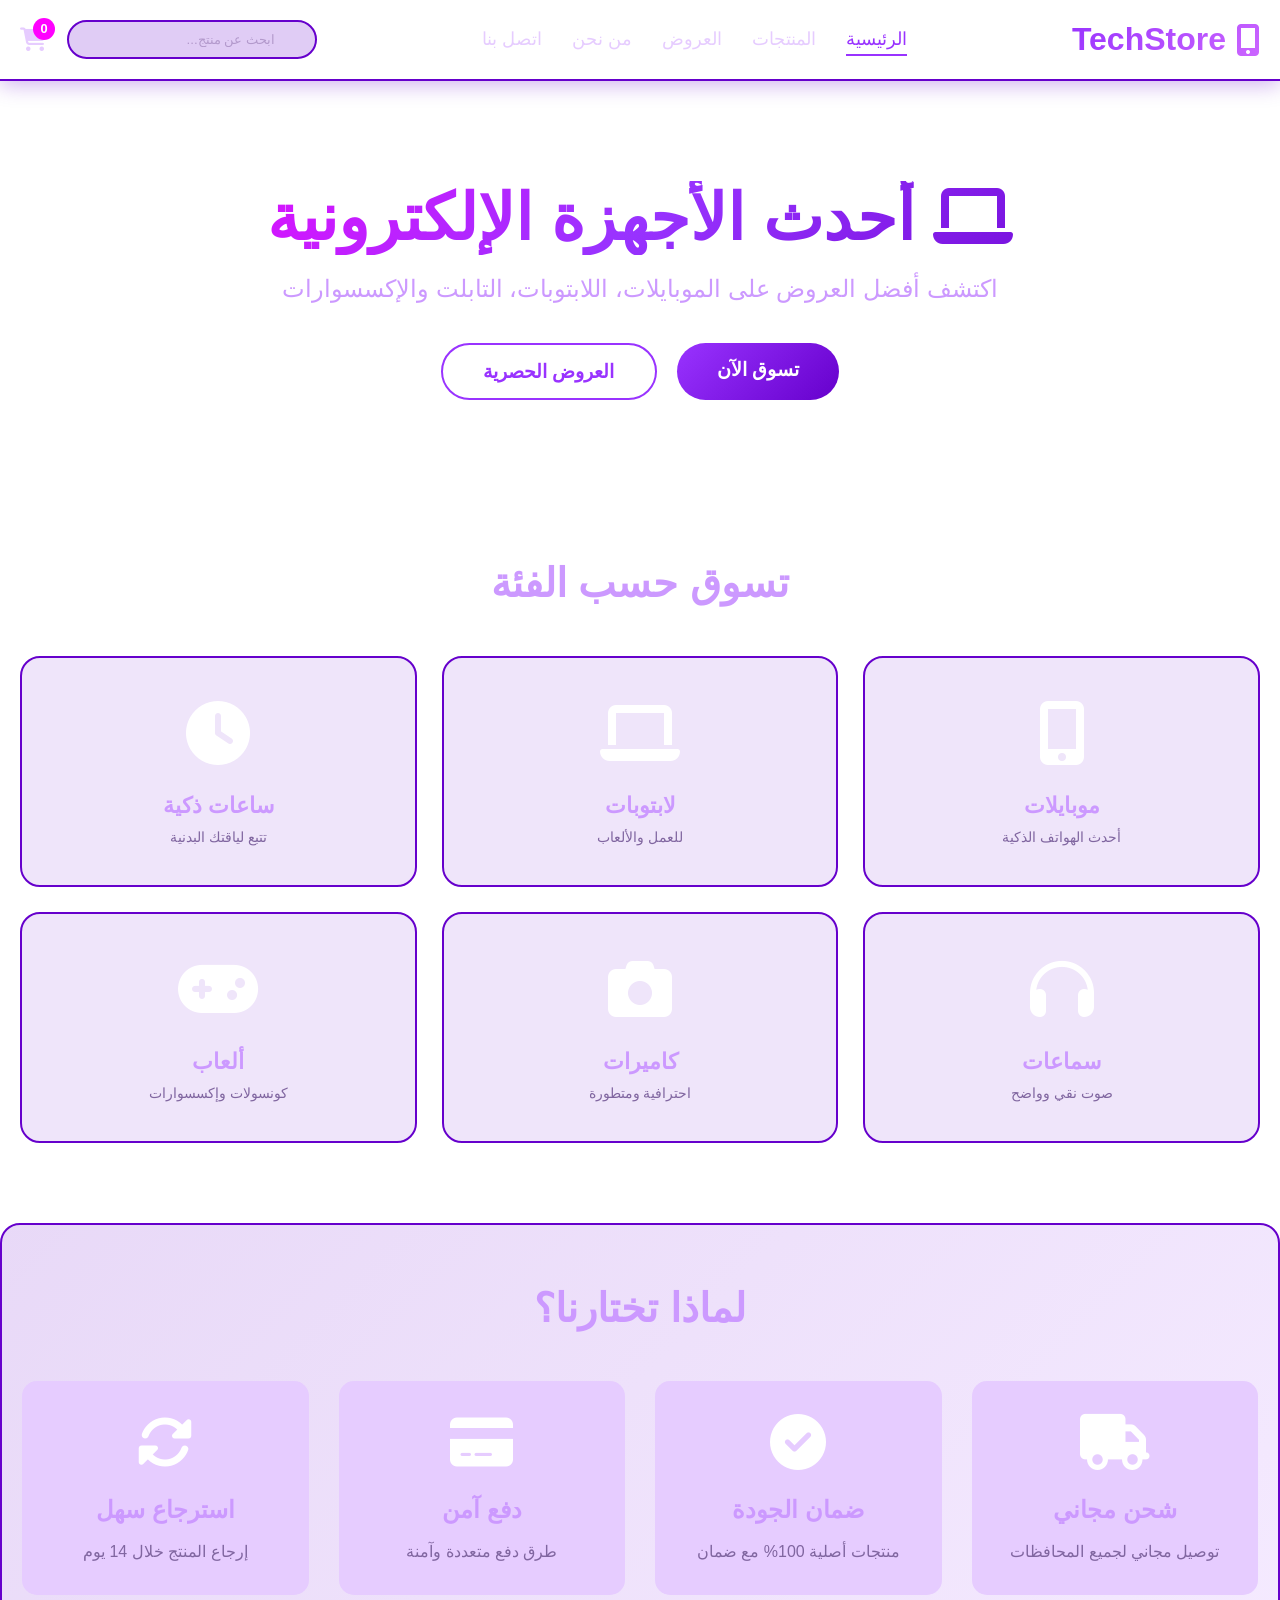
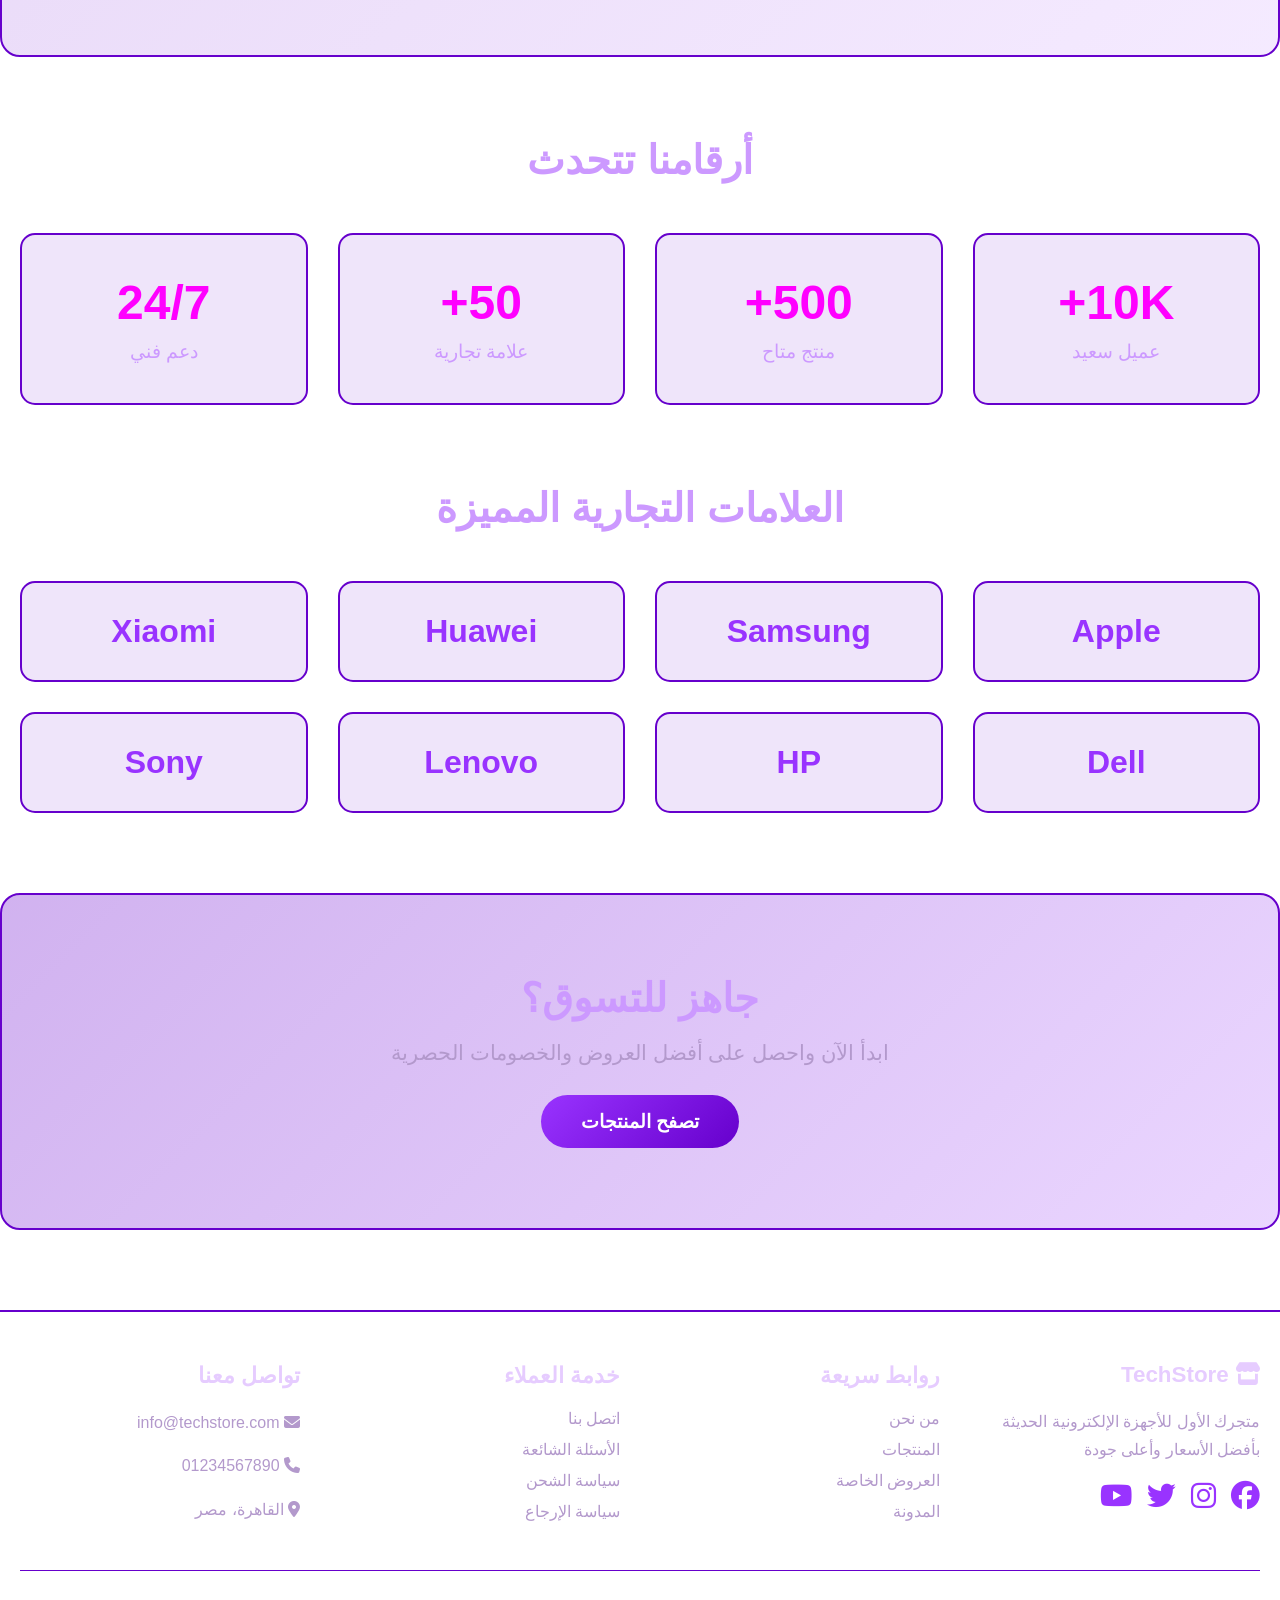
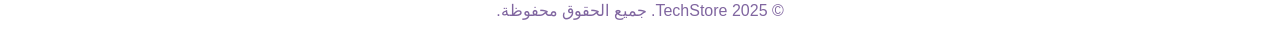
==== index.html @ 31bc0e78 "second3" ====
<!DOCTYPE html>
<html lang="ar" dir="rtl">
<head>
    <meta charset="UTF-8">
    <meta name="viewport" content="width=device-width, initial-scale=1.0">
    <title>الرئيسية - متجر الأجهزة الإلكترونية</title>
    <link rel="stylesheet" href="https://cdnjs.cloudflare.com/ajax/libs/font-awesome/6.5.1/css/all.min.css" integrity="sha512-DTOQO9RWCH3ppGqcWaEA1BIZOC6xxalwEsw9c2QQeAIftl+Vegovlnee1c9QX4TctnWMn13TZye+giMm8e2LwA==" crossorigin="anonymous" referrerpolicy="no-referrer" />
    <link rel="stylesheet" href="./css/style.css">
</head>
<body>
    <!-- Header -->
    <header class="header">
        <div class="nav-container">
            <div class="logo">
                <i class="fas fa-mobile-alt"></i>
                TechStore
            </div>
            <ul class="nav-links">
                <li><a href="index.html" class="active">الرئيسية</a></li>
                <li><a href="products.html">المنتجات</a></li>
                <li><a href="./products.html">العروض</a></li>
                <li><a href="./aboutUs.html">من نحن</a></li>
                <li><a href="./contactUs.html">اتصل بنا</a></li>
            </ul>
            <div class="nav-actions">
                <div class="search-box">
                    <input type="text" placeholder="ابحث عن منتج...">
                </div>
                <div class="cart-icon" onclick="window.location.href='cart.html'">
                    <i class="fas fa-shopping-cart"></i>
                    <span class="cart-count">0</span>
                </div>
             
            </div>
        </div>
    </header>

    <!-- Hero Section -->
    <section class="hero">
        <h1><i class="fas fa-laptop"></i> أحدث الأجهزة الإلكترونية</h1>
        <p>اكتشف أفضل العروض على الموبايلات، اللابتوبات، التابلت والإكسسوارات</p>
        <div class="hero-buttons">
            <a href="products.html" class="btn-primary">تسوق الآن</a>
            <a href="#" class="btn-secondary">العروض الحصرية</a>
        </div>
    </section>

    <!-- Categories -->
    <section class="categories">
        <h2 class="section-title">تسوق حسب الفئة</h2>
        <div class="category-grid">
            <div class="category-card" onclick="window.location.href='products.html'">
                <div class="category-icon"><i class="fas fa-mobile-alt"></i></div>
                <h3>موبايلات</h3>
                <p>أحدث الهواتف الذكية</p>
            </div>
            <div class="category-card" onclick="window.location.href='products.html'">
                <div class="category-icon"><i class="fas fa-laptop"></i></div>
                <h3>لابتوبات</h3>
                <p>للعمل والألعاب</p>
            </div>
            <div class="category-card" onclick="window.location.href='products.html'">
                <div class="category-icon"><i class="fas fa-clock"></i></div>
                <h3>ساعات ذكية</h3>
                <p>تتبع لياقتك البدنية</p>
            </div>
            <div class="category-card" onclick="window.location.href='products.html'">
                <div class="category-icon"><i class="fas fa-headphones"></i></div>
                <h3>سماعات</h3>
                <p>صوت نقي وواضح</p>
            </div>
            <div class="category-card" onclick="window.location.href='products.html'">
                <div class="category-icon"><i class="fas fa-camera"></i></div>
                <h3>كاميرات</h3>
                <p>احترافية ومتطورة</p>
            </div>
            <div class="category-card" onclick="window.location.href='products.html'">
                <div class="category-icon"><i class="fas fa-gamepad"></i></div>
                <h3>ألعاب</h3>
                <p>كونسولات وإكسسوارات</p>
            </div>
        </div>
    </section>

    <!-- Features -->
    <section class="features">
        <h2 class="section-title">لماذا تختارنا؟</h2>
        <div class="features-grid">
            <div class="feature-card">
                <div class="feature-icon"><i class="fas fa-truck"></i></div>
                <h3>شحن مجاني</h3>
                <p>توصيل مجاني لجميع المحافظات</p>
            </div>
            <div class="feature-card">
                <div class="feature-icon"><i class="fas fa-check-circle"></i></div>
                <h3>ضمان الجودة</h3>
                <p>منتجات أصلية 100% مع ضمان</p>
            </div>
            <div class="feature-card">
                <div class="feature-icon"><i class="fas fa-credit-card"></i></div>
                <h3>دفع آمن</h3>
                <p>طرق دفع متعددة وآمنة</p>
            </div>
            <div class="feature-card">
                <div class="feature-icon"><i class="fas fa-sync-alt"></i></div>
                <h3>استرجاع سهل</h3>
                <p>إرجاع المنتج خلال 14 يوم</p>
            </div>
        </div>
    </section>

    <!-- Stats -->
    <section class="stats">
        <h2 class="section-title">أرقامنا تتحدث</h2>
        <div class="stats-grid">
            <div class="stat-card">
                <h2>10K+</h2>
                <p>عميل سعيد</p>
            </div>
            <div class="stat-card">
                <h2>500+</h2>
                <p>منتج متاح</p>
            </div>
            <div class="stat-card">
                <h2>50+</h2>
                <p>علامة تجارية</p>
            </div>
            <div class="stat-card">
                <h2>24/7</h2>
                <p>دعم فني</p>
            </div>
        </div>
    </section>

    <!-- Brands -->
    <section class="brands">
        <h2 class="section-title">العلامات التجارية المميزة</h2>
        <div class="brands-grid">
            <div class="brand-card">Apple</div>
            <div class="brand-card">Samsung</div>
            <div class="brand-card">Huawei</div>
            <div class="brand-card">Xiaomi</div>
            <div class="brand-card">Dell</div>
            <div class="brand-card">HP</div>
            <div class="brand-card">Lenovo</div>
            <div class="brand-card">Sony</div>
        </div>
    </section>

    <!-- CTA -->
    <section class="cta">
        <h2>جاهز للتسوق؟</h2>
        <p>ابدأ الآن واحصل على أفضل العروض والخصومات الحصرية</p>
        <a href="products.html" class="btn-primary">تصفح المنتجات</a>
    </section>

    <!-- Footer -->
    <footer class="footer">
        <div class="footer-container">
            <div class="footer-section">
                <h3><i class="fas fa-store"></i> TechStore</h3>
                <p>متجرك الأول للأجهزة الإلكترونية الحديثة بأفضل الأسعار وأعلى جودة</p>
                <div class="social-links">
                    <a href="#"><i class="fab fa-facebook"></i></a>
                    <a href="#"><i class="fab fa-instagram"></i></a>
                    <a href="#"><i class="fab fa-twitter"></i></a>
                    <a href="#"><i class="fab fa-youtube"></i></a>
                </div>
            </div>
            <div class="footer-section">
                <h3>روابط سريعة</h3>
                <ul>
                    <li><a href="#">من نحن</a></li>
                    <li><a href="products.html">المنتجات</a></li>
                    <li><a href="#">العروض الخاصة</a></li>
                    <li><a href="#">المدونة</a></li>
                </ul>
            </div>
            <div class="footer-section">
                <h3>خدمة العملاء</h3>
                <ul>
                    <li><a href="#">اتصل بنا</a></li>
                    <li><a href="#">الأسئلة الشائعة</a></li>
                    <li><a href="#">سياسة الشحن</a></li>
                    <li><a href="#">سياسة الإرجاع</a></li>
                </ul>
            </div>
            <div class="footer-section">
                <h3>تواصل معنا</h3>
                <p><i class="fas fa-envelope"></i> info@techstore.com</p>
                <p><i class="fas fa-phone"></i> 01234567890</p>
                <p><i class="fas fa-map-marker-alt"></i> القاهرة، مصر</p>
            </div>
        </div>
        <div class="footer-bottom">
            <p>© 2025 TechStore. جميع الحقوق محفوظة.</p>
        </div>
    </footer>
</body>
</html>
---- css/style.css ----
* {
            margin: 0;
            padding: 0;
            box-sizing: border-box;
        }

        body {
            font-family: 'Segoe UI', Tahoma, Geneva, Verdana, sans-serif;
            /* background: #000000; */
            color: white;
            min-height: 100vh;
        }

        /* Header */
        .header {
            /* background: rgba(0, 0, 0, 0.95); */
            backdrop-filter: blur(10px);
            padding: 20px 0;
            position: sticky;
            top: 0;
            z-index: 1000;
            border-bottom: 2px solid #6600cc;
            box-shadow: 0 4px 20px rgba(102, 0, 204, 0.3);
        }

        .nav-container {
            max-width: 1400px;
            margin: 0 auto;
            padding: 0 20px;
            display: flex;
            justify-content: space-between;
            align-items: center;
            flex-wrap: wrap;
            gap: 20px;
        }

        .logo {
            font-size: 2rem;
            font-weight: bold;
            background: linear-gradient(135deg, #9933ff, #cc66ff);
            -webkit-background-clip: text;
            -webkit-text-fill-color: transparent;
            background-clip: text;
            display: flex;
            align-items: center;
            gap: 10px;
        }

        .nav-links {
            display: flex;
            gap: 30px;
            list-style: none;
        }

        .nav-links a {
            color: #e6ccff;
            text-decoration: none;
            font-size: 1.1rem;
            transition: all 0.3s ease;
            padding: 5px 0;
            border-bottom: 2px solid transparent;
        }

        .nav-links a:hover,
        .nav-links a.active {
            color: #9933ff;
            border-bottom-color: #9933ff;
        }

        .nav-actions {
            display: flex;
            gap: 20px;
            align-items: center;
        }

        .search-box {
            position: relative;
        }

        .search-box input {
            padding: 10px 40px 10px 20px;
            background: rgba(102, 0, 204, 0.2);
            border: 2px solid #6600cc;
            border-radius: 25px;
            color: white;
            width: 250px;
            transition: all 0.3s ease;
        }

        .search-box input:focus {
            outline: none;
            border-color: #9933ff;
            width: 300px;
        }

        .search-box input::placeholder {
            color: #b399cc;
        }

        .cart-icon {
            position: relative;
            cursor: pointer;
            font-size: 1.5rem;
            transition: transform 0.3s ease;
            color: #e6ccff;
        }

        .cart-icon:hover {
            transform: scale(1.1);
        }

        .cart-count {
            position: absolute;
            top: -8px;
            right: -8px;
            background: #ff00ff;
            color: white;
            border-radius: 50%;
            width: 22px;
            height: 22px;
            display: flex;
            align-items: center;
            justify-content: center;
            font-size: 0.8rem;
            font-weight: bold;
        }

        .login-btn {
            padding: 10px 25px;
            background: linear-gradient(135deg, #9933ff, #6600cc);
            border: none;
            border-radius: 25px;
            color: white;
            font-size: 1rem;
            cursor: pointer;
            transition: all 0.3s ease;
        }

        .login-btn:hover {
            transform: scale(1.05);
            box-shadow: 0 5px 20px rgba(153, 51, 255, 0.5);
        }

        /* Hero Section */
        .hero {
            max-width: 1400px;
            margin: 0 auto;
            padding: 80px 20px;
            text-align: center;
            /* background: linear-gradient(135deg, rgba(102, 0, 204, 0.1), rgba(153, 51, 255, 0.05)); */
            border-radius: 20px;
            margin-top: 20px;
        }

        .hero h1 {
            font-size: 4rem;
            margin-bottom: 20px;
            background: linear-gradient(135deg, #ff00ff, #9933ff, #6600cc);
            -webkit-background-clip: text;
            -webkit-text-fill-color: transparent;
            background-clip: text;
            animation: fadeInDown 1s ease;
        }

        .hero p {
            font-size: 1.5rem;
            color: #cc99ff;
            margin-bottom: 40px;
            animation: fadeInUp 1s ease;
        }

        .hero-buttons {
            display: flex;
            gap: 20px;
            justify-content: center;
            flex-wrap: wrap;
        }

        .btn-primary {
            padding: 15px 40px;
            background: linear-gradient(135deg, #9933ff, #6600cc);
            border: none;
            border-radius: 30px;
            color: white;
            font-size: 1.2rem;
            font-weight: bold;
            cursor: pointer;
            transition: all 0.3s ease;
            text-decoration: none;
            display: inline-block;
        }

        .btn-primary:hover {
            transform: translateY(-3px);
            box-shadow: 0 10px 30px rgba(153, 51, 255, 0.5);
        }

        .btn-secondary {
            padding: 15px 40px;
            background: transparent;
            border: 2px solid #9933ff;
            border-radius: 30px;
            color: #9933ff;
            font-size: 1.2rem;
            font-weight: bold;
            cursor: pointer;
            transition: all 0.3s ease;
            text-decoration: none;
            display: inline-block;
        }

        .btn-secondary:hover {
            background: rgba(153, 51, 255, 0.1);
            transform: translateY(-3px);
        }

        /* Categories Section */
        .categories {
            max-width: 1400px;
            margin: 80px auto;
            padding: 0 20px;
        }

        .section-title {
            font-size: 2.5rem;
            text-align: center;
            margin-bottom: 50px;
            color: #cc99ff;
        }

        .category-grid {
            display: grid;
            grid-template-columns: repeat(3, minmax(200px, 1fr));
            gap: 25px;
        }

        .category-card {
            background: rgba(102, 0, 204, 0.1);
            border: 2px solid #6600cc;
            border-radius: 20px;
            padding: 40px 20px;
            text-align: center;
            cursor: pointer;
            transition: all 0.3s ease;
            position: relative;
            overflow: hidden;
        }

        .category-card::before {
            content: '';
            position: absolute;
            top: 0;
            left: -100%;
            width: 100%;
            height: 100%;
            background: linear-gradient(90deg, transparent, rgba(153, 51, 255, 0.2), transparent);
            transition: left 0.5s ease;
        }

        .category-card:hover::before {
            left: 100%;
        }

        .category-card:hover {
            background: rgba(102, 0, 204, 0.2);
            transform: translateY(-10px);
            border-color: #9933ff;
            box-shadow: 0 15px 40px rgba(153, 51, 255, 0.3);
        }

        .category-icon {
            font-size: 4rem;
            margin-bottom: 20px;
        }

        .category-card h3 {
            font-size: 1.4rem;
            color: #cc99ff;
            margin-bottom: 10px;
        }

        .category-card p {
            color: #8066a0;
            font-size: 0.9rem;
        }

        /* Features */
        .features {
            max-width: 1400px;
            margin: 80px auto;
            padding: 60px 20px;
            background: linear-gradient(135deg, rgba(102, 0, 204, 0.15), rgba(153, 51, 255, 0.1));
            border-radius: 20px;
            border: 2px solid #6600cc;
        }

        .features-grid {
            display: grid;
            grid-template-columns: repeat(auto-fit, minmax(250px, 1fr));
            gap: 30px;
        }

        .feature-card {
            text-align: center;
            padding: 30px;
            background: #e6ccff;
            border-radius: 15px;
            transition: all 0.3s ease;
        }

        .feature-card:hover {
            transform: translateY(-5px);
            background: rgba(102, 0, 204, 0.2);
        }

        .feature-icon {
            font-size: 3.5rem;
            margin-bottom: 20px;
        }

        .feature-card h3 {
            font-size: 1.5rem;
            color: #cc99ff;
            margin-bottom: 15px;
        }

        .feature-card p {
            color: #8066a0;
            line-height: 1.6;
        }

        /* Stats */
        .stats {
            max-width: 1400px;
            margin: 80px auto;
            padding: 0 20px;
        }

        .stats-grid {
            display: grid;
            grid-template-columns: repeat(auto-fit, minmax(200px, 1fr));
            gap: 30px;
        }

        .stat-card {
            background: rgba(102, 0, 204, 0.1);
            border: 2px solid #6600cc;
            border-radius: 15px;
            padding: 40px 20px;
            text-align: center;
            transition: all 0.3s ease;
        }

        .stat-card:hover {
            background: rgba(102, 0, 204, 0.2);
            transform: scale(1.05);
        }

        .stat-card h2 {
            font-size: 3rem;
            color: #ff00ff;
            margin-bottom: 10px;
        }

        .stat-card p {
            font-size: 1.2rem;
            color: #cc99ff;
        }

        /* Brands Section */
        .brands {
            max-width: 1400px;
            margin: 80px auto;
            padding: 0 20px;
        }

        .brands-grid {
            display: grid;
            grid-template-columns: repeat(4, minmax(150px, 1fr));
            gap: 30px;
            margin-top: 40px;
        }

        .brand-card {
            background: rgba(102, 0, 204, 0.1);
            border: 2px solid #6600cc;
            border-radius: 15px;
            padding: 30px;
            display: flex;
            align-items: center;
            justify-content: center;
            font-size: 2rem;
            font-weight: bold;
            color: #9933ff;
            cursor: pointer;
            transition: all 0.3s ease;
        }

        .brand-card:hover {
            background: rgba(102, 0, 204, 0.2);
            transform: translateY(-5px);
            box-shadow: 0 10px 30px rgba(153, 51, 255, 0.3);
        }

        /* CTA */
        .cta {
            max-width: 1400px;
            margin: 80px auto;
            padding: 80px 20px;
            text-align: center;
            background: linear-gradient(135deg, rgba(102, 0, 204, 0.3), rgba(153, 51, 255, 0.2));
            border-radius: 20px;
            border: 2px solid #6600cc;
        }

        .cta h2 {
            font-size: 2.5rem;
            color: #cc99ff;
            margin-bottom: 20px;
        }

        .cta p {
            font-size: 1.3rem;
            color: #b399cc;
            margin-bottom: 30px;
        }

        /* Footer */
        .footer {
            /* background: rgba(0, 0, 0, 0.95); */
            border-top: 2px solid #6600cc;
            padding: 50px 20px 20px;
            margin-top: 80px;
        }

        .footer-container {
            max-width: 1400px;
            margin: 0 auto;
            display: grid;
            grid-template-columns: repeat(auto-fit, minmax(250px, 1fr));
            gap: 40px;
            margin-bottom: 30px;
        }

        .footer-section h3 {
            color: #e6ccff;
            margin-bottom: 20px;
            font-size: 1.4rem;
        }

        .footer-section p {
            color: #b399cc;
            line-height: 1.8;
            margin-bottom: 15px;
        }

        .footer-section ul {
            list-style: none;
        }

        .footer-section ul li {
            margin-bottom: 12px;
        }

        .footer-section a {
            color: #b399cc;
            text-decoration: none;
            transition: color 0.3s ease;
        }

        .footer-section a:hover {
            color: #9933ff;
        }

        .social-links {
            display: flex;
            gap: 15px;
            font-size: 1.8rem;
        }

        .social-links a {
            color: #9933ff;
            transition: transform 0.3s ease;
        }

        .social-links a:hover {
            transform: scale(1.2);
        }

        .footer-bottom {
            text-align: center;
            padding-top: 30px;
            border-top: 1px solid #6600cc;
            color: #8066a0;
        }

        /* Animations */
        @keyframes fadeInDown {
            from {
                opacity: 0;
                transform: translateY(-30px);
            }
            to {
                opacity: 1;
                transform: translateY(0);
            }
        }

        @keyframes fadeInUp {
            from {
                opacity: 0;
                transform: translateY(30px);
            }
            to {
                opacity: 1;
                transform: translateY(0);
            }
        }

        /* Responsive */
        @media (max-width: 768px) {
            .hero h1 {
                font-size: 2.5rem;
            }
            
            .hero p {
                font-size: 1.2rem;
            }
            
            .nav-links {
                display: none;
            }

            .search-box input {
                width: 150px;
            }

            .search-box input:focus {
                width: 200px;
            }
        }
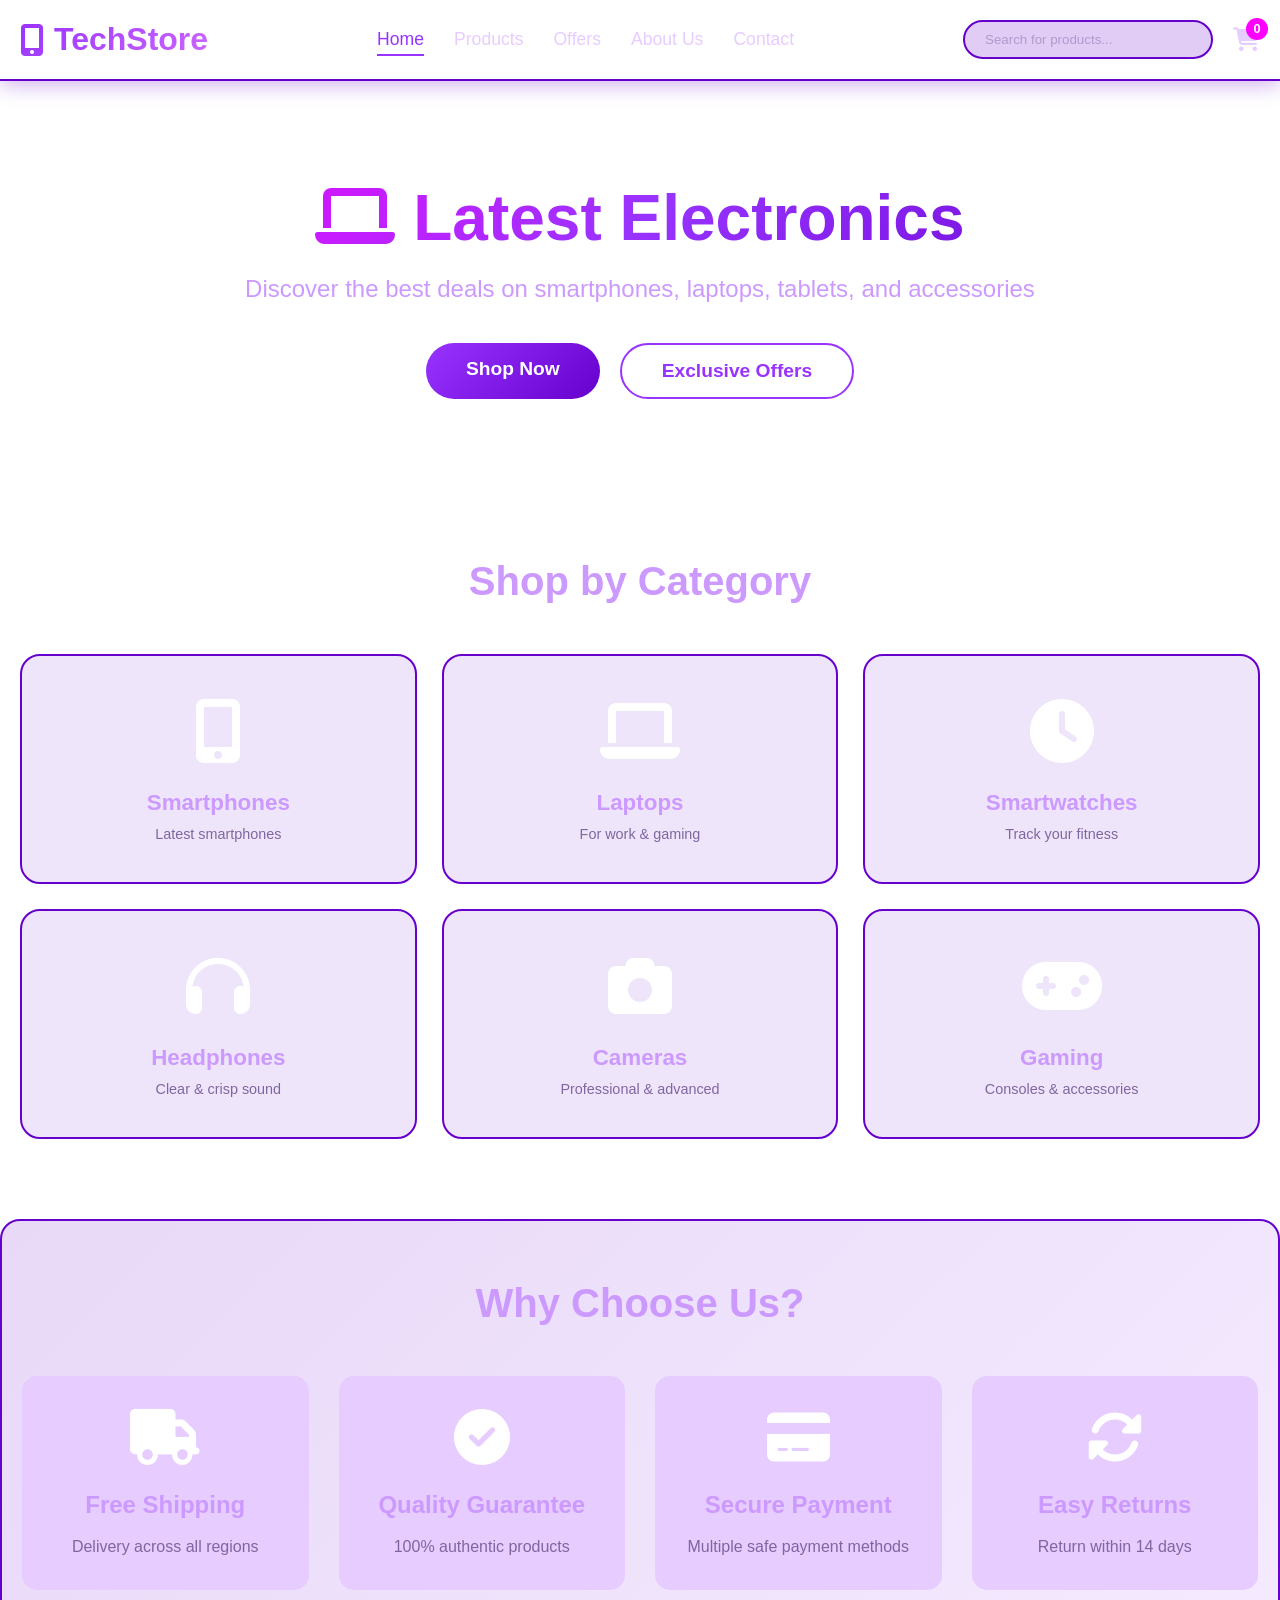
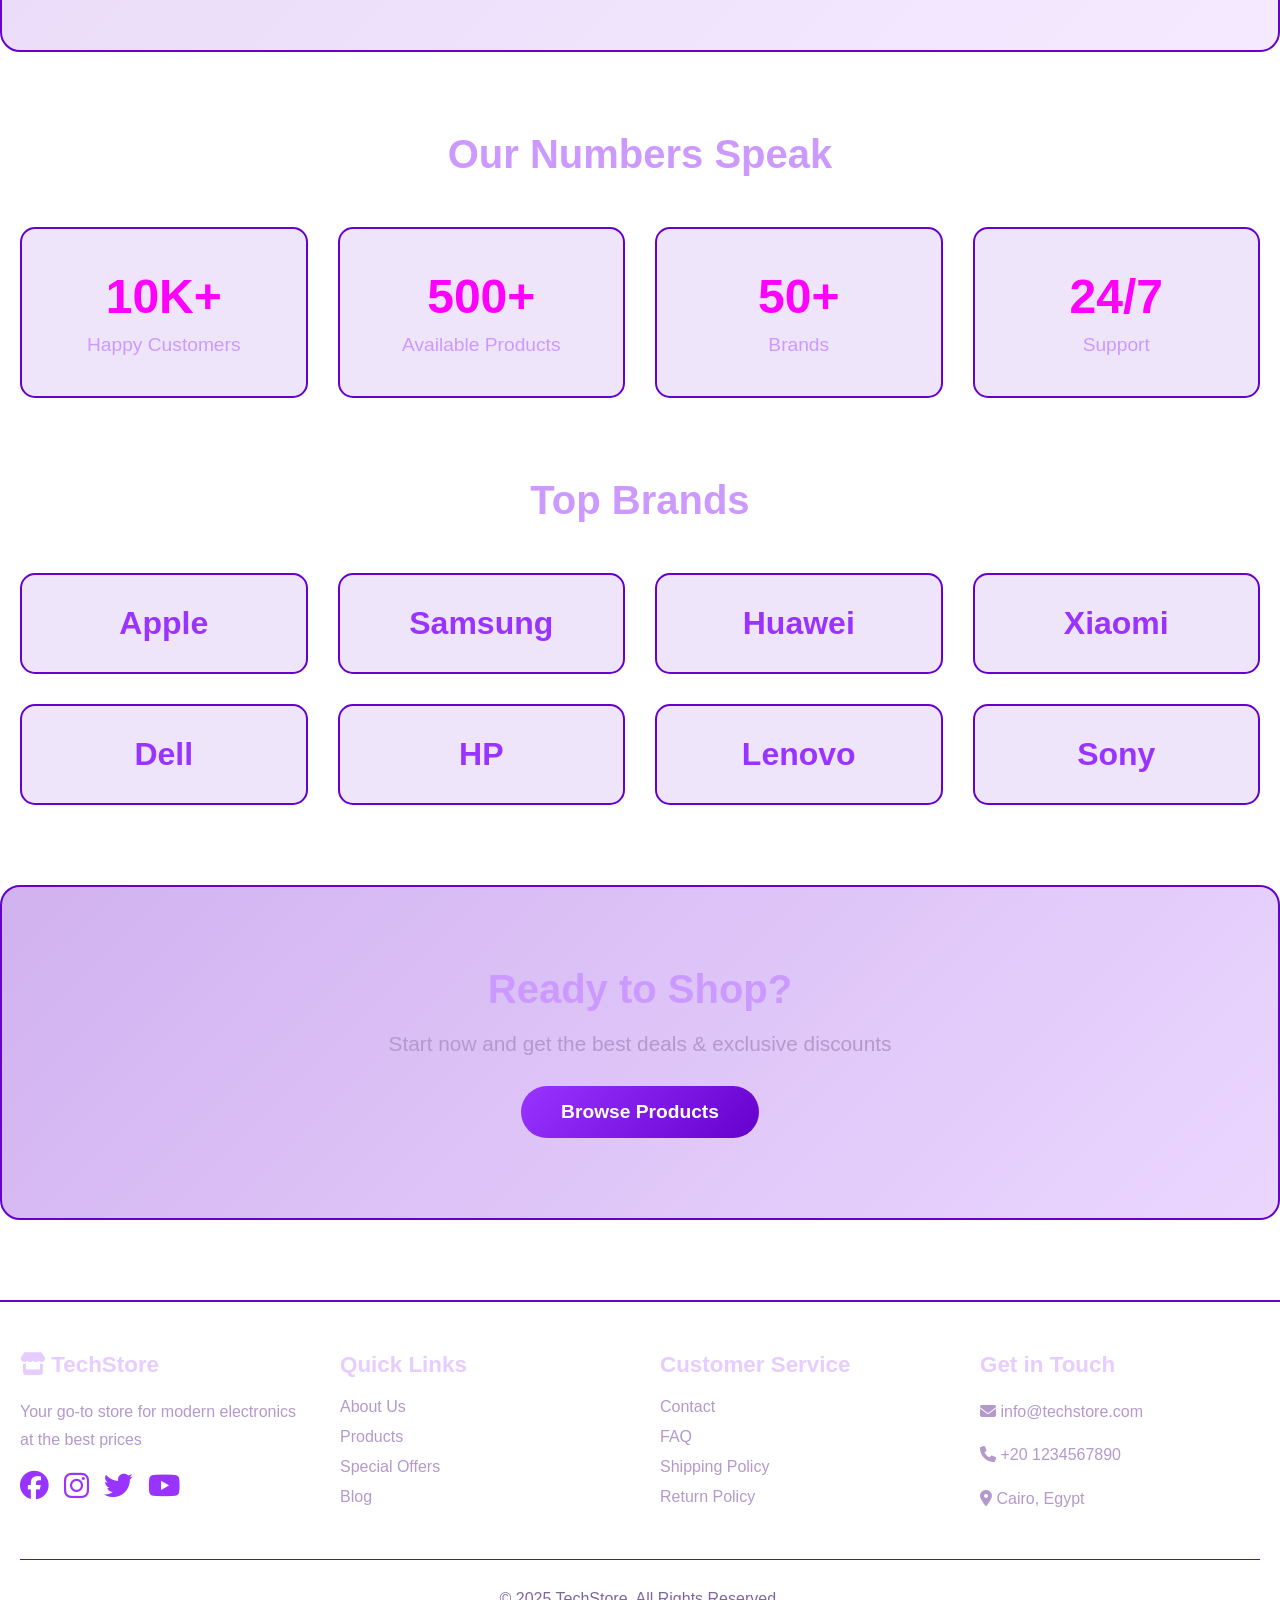
==== commit 17d28fe5: "third" ====
--- a/index.html
+++ b/index.html
@@ -1,9 +1,9 @@
 <!DOCTYPE html>
-<html lang="ar" dir="rtl">
+<html lang="en" dir="ltr">
 <head>
     <meta charset="UTF-8">
     <meta name="viewport" content="width=device-width, initial-scale=1.0">
-    <title>الرئيسية - متجر الأجهزة الإلكترونية</title>
+    <title>Home - TechStore Electronics</title>
     <link rel="stylesheet" href="https://cdnjs.cloudflare.com/ajax/libs/font-awesome/6.5.1/css/all.min.css" integrity="sha512-DTOQO9RWCH3ppGqcWaEA1BIZOC6xxalwEsw9c2QQeAIftl+Vegovlnee1c9QX4TctnWMn13TZye+giMm8e2LwA==" crossorigin="anonymous" referrerpolicy="no-referrer" />
     <link rel="stylesheet" href="./css/style.css">
 </head>
@@ -16,125 +16,124 @@
                 TechStore
             </div>
             <ul class="nav-links">
-                <li><a href="index.html" class="active">الرئيسية</a></li>
-                <li><a href="products.html">المنتجات</a></li>
-                <li><a href="./products.html">العروض</a></li>
-                <li><a href="./aboutUs.html">من نحن</a></li>
-                <li><a href="./contactUs.html">اتصل بنا</a></li>
+                <li><a href="index.html" class="active">Home</a></li>
+                <li><a href="products.html">Products</a></li>
+                <li><a href="offers.html">Offers</a></li>
+                <li><a href="aboutUs.html">About Us</a></li>
+                <li><a href="contactUs.html">Contact</a></li>
             </ul>
             <div class="nav-actions">
                 <div class="search-box">
-                    <input type="text" placeholder="ابحث عن منتج...">
+                    <input type="text" placeholder="Search for products...">
                 </div>
                 <div class="cart-icon" onclick="window.location.href='cart.html'">
                     <i class="fas fa-shopping-cart"></i>
                     <span class="cart-count">0</span>
                 </div>
-             
             </div>
         </div>
     </header>
 
     <!-- Hero Section -->
     <section class="hero">
-        <h1><i class="fas fa-laptop"></i> أحدث الأجهزة الإلكترونية</h1>
-        <p>اكتشف أفضل العروض على الموبايلات، اللابتوبات، التابلت والإكسسوارات</p>
+        <h1><i class="fas fa-laptop"></i> Latest Electronics</h1>
+        <p>Discover the best deals on smartphones, laptops, tablets, and accessories</p>
         <div class="hero-buttons">
-            <a href="products.html" class="btn-primary">تسوق الآن</a>
-            <a href="#" class="btn-secondary">العروض الحصرية</a>
+            <a href="products.html" class="btn-primary">Shop Now</a>
+            <a href="offers.html" class="btn-secondary">Exclusive Offers</a>
         </div>
     </section>
 
     <!-- Categories -->
     <section class="categories">
-        <h2 class="section-title">تسوق حسب الفئة</h2>
+        <h2 class="section-title">Shop by Category</h2>
         <div class="category-grid">
             <div class="category-card" onclick="window.location.href='products.html'">
                 <div class="category-icon"><i class="fas fa-mobile-alt"></i></div>
-                <h3>موبايلات</h3>
-                <p>أحدث الهواتف الذكية</p>
+                <h3>Smartphones</h3>
+                <p>Latest smartphones</p>
             </div>
             <div class="category-card" onclick="window.location.href='products.html'">
                 <div class="category-icon"><i class="fas fa-laptop"></i></div>
-                <h3>لابتوبات</h3>
-                <p>للعمل والألعاب</p>
+                <h3>Laptops</h3>
+                <p>For work & gaming</p>
             </div>
             <div class="category-card" onclick="window.location.href='products.html'">
                 <div class="category-icon"><i class="fas fa-clock"></i></div>
-                <h3>ساعات ذكية</h3>
-                <p>تتبع لياقتك البدنية</p>
+                <h3>Smartwatches</h3>
+                <p>Track your fitness</p>
             </div>
             <div class="category-card" onclick="window.location.href='products.html'">
                 <div class="category-icon"><i class="fas fa-headphones"></i></div>
-                <h3>سماعات</h3>
-                <p>صوت نقي وواضح</p>
+                <h3>Headphones</h3>
+                <p>Clear & crisp sound</p>
             </div>
             <div class="category-card" onclick="window.location.href='products.html'">
                 <div class="category-icon"><i class="fas fa-camera"></i></div>
-                <h3>كاميرات</h3>
-                <p>احترافية ومتطورة</p>
+                <h3>Cameras</h3>
+                <p>Professional & advanced</p>
             </div>
             <div class="category-card" onclick="window.location.href='products.html'">
                 <div class="category-icon"><i class="fas fa-gamepad"></i></div>
-                <h3>ألعاب</h3>
-                <p>كونسولات وإكسسوارات</p>
+                <h3>Gaming</h3>
+                <p>Consoles & accessories</p>
             </div>
         </div>
     </section>
 
     <!-- Features -->
     <section class="features">
-        <h2 class="section-title">لماذا تختارنا؟</h2>
+        <h2 class="section-title">Why Choose Us?</h2>
         <div class="features-grid">
             <div class="feature-card">
                 <div class="feature-icon"><i class="fas fa-truck"></i></div>
-                <h3>شحن مجاني</h3>
-                <p>توصيل مجاني لجميع المحافظات</p>
+                <h3>Free Shipping</h3>
+                <p>Delivery across all regions</p>
             </div>
             <div class="feature-card">
                 <div class="feature-icon"><i class="fas fa-check-circle"></i></div>
-                <h3>ضمان الجودة</h3>
-                <p>منتجات أصلية 100% مع ضمان</p>
+                <h3>Quality Guarantee</h3>
+                <p>100% authentic products</p>
             </div>
             <div class="feature-card">
                 <div class="feature-icon"><i class="fas fa-credit-card"></i></div>
-                <h3>دفع آمن</h3>
-                <p>طرق دفع متعددة وآمنة</p>
+                <h3>Secure Payment</h3>
+                <p>Multiple safe payment methods</p>
             </div>
             <div class="feature-card">
                 <div class="feature-icon"><i class="fas fa-sync-alt"></i></div>
-                <h3>استرجاع سهل</h3>
-                <p>إرجاع المنتج خلال 14 يوم</p>
+                <h3>Easy Returns</h3>
+                <p>Return within 14 days</p>
             </div>
         </div>
     </section>
 
     <!-- Stats -->
     <section class="stats">
-        <h2 class="section-title">أرقامنا تتحدث</h2>
+        <h2 class="section-title">Our Numbers Speak</h2>
         <div class="stats-grid">
             <div class="stat-card">
                 <h2>10K+</h2>
-                <p>عميل سعيد</p>
+                <p>Happy Customers</p>
             </div>
             <div class="stat-card">
                 <h2>500+</h2>
-                <p>منتج متاح</p>
+                <p>Available Products</p>
             </div>
             <div class="stat-card">
                 <h2>50+</h2>
-                <p>علامة تجارية</p>
+                <p>Brands</p>
             </div>
             <div class="stat-card">
                 <h2>24/7</h2>
-                <p>دعم فني</p>
+                <p>Support</p>
             </div>
         </div>
     </section>
 
     <!-- Brands -->
     <section class="brands">
-        <h2 class="section-title">العلامات التجارية المميزة</h2>
+        <h2 class="section-title">Top Brands</h2>
         <div class="brands-grid">
             <div class="brand-card">Apple</div>
             <div class="brand-card">Samsung</div>
@@ -149,9 +148,9 @@
 
     <!-- CTA -->
     <section class="cta">
-        <h2>جاهز للتسوق؟</h2>
-        <p>ابدأ الآن واحصل على أفضل العروض والخصومات الحصرية</p>
-        <a href="products.html" class="btn-primary">تصفح المنتجات</a>
+        <h2>Ready to Shop?</h2>
+        <p>Start now and get the best deals & exclusive discounts</p>
+        <a href="products.html" class="btn-primary">Browse Products</a>
     </section>
 
     <!-- Footer -->
@@ -159,7 +158,7 @@
         <div class="footer-container">
             <div class="footer-section">
                 <h3><i class="fas fa-store"></i> TechStore</h3>
-                <p>متجرك الأول للأجهزة الإلكترونية الحديثة بأفضل الأسعار وأعلى جودة</p>
+                <p>Your go-to store for modern electronics at the best prices</p>
                 <div class="social-links">
                     <a href="#"><i class="fab fa-facebook"></i></a>
                     <a href="#"><i class="fab fa-instagram"></i></a>
@@ -168,32 +167,32 @@
                 </div>
             </div>
             <div class="footer-section">
-                <h3>روابط سريعة</h3>
+                <h3>Quick Links</h3>
                 <ul>
-                    <li><a href="#">من نحن</a></li>
-                    <li><a href="products.html">المنتجات</a></li>
-                    <li><a href="#">العروض الخاصة</a></li>
-                    <li><a href="#">المدونة</a></li>
+                    <li><a href="aboutUs.html">About Us</a></li>
+                    <li><a href="products.html">Products</a></li>
+                    <li><a href="offers.html">Special Offers</a></li>
+                    <li><a href="blog.html">Blog</a></li>
                 </ul>
             </div>
             <div class="footer-section">
-                <h3>خدمة العملاء</h3>
+                <h3>Customer Service</h3>
                 <ul>
-                    <li><a href="#">اتصل بنا</a></li>
-                    <li><a href="#">الأسئلة الشائعة</a></li>
-                    <li><a href="#">سياسة الشحن</a></li>
-                    <li><a href="#">سياسة الإرجاع</a></li>
+                    <li><a href="contactUs.html">Contact</a></li>
+                    <li><a href="#">FAQ</a></li>
+                    <li><a href="#">Shipping Policy</a></li>
+                    <li><a href="#">Return Policy</a></li>
                 </ul>
             </div>
             <div class="footer-section">
-                <h3>تواصل معنا</h3>
+                <h3>Get in Touch</h3>
                 <p><i class="fas fa-envelope"></i> info@techstore.com</p>
-                <p><i class="fas fa-phone"></i> 01234567890</p>
-                <p><i class="fas fa-map-marker-alt"></i> القاهرة، مصر</p>
+                <p><i class="fas fa-phone"></i> +20 1234567890</p>
+                <p><i class="fas fa-map-marker-alt"></i> Cairo, Egypt</p>
             </div>
         </div>
         <div class="footer-bottom">
-            <p>© 2025 TechStore. جميع الحقوق محفوظة.</p>
+            <p>© 2025 TechStore. All Rights Reserved.</p>
         </div>
     </footer>
 </body>
